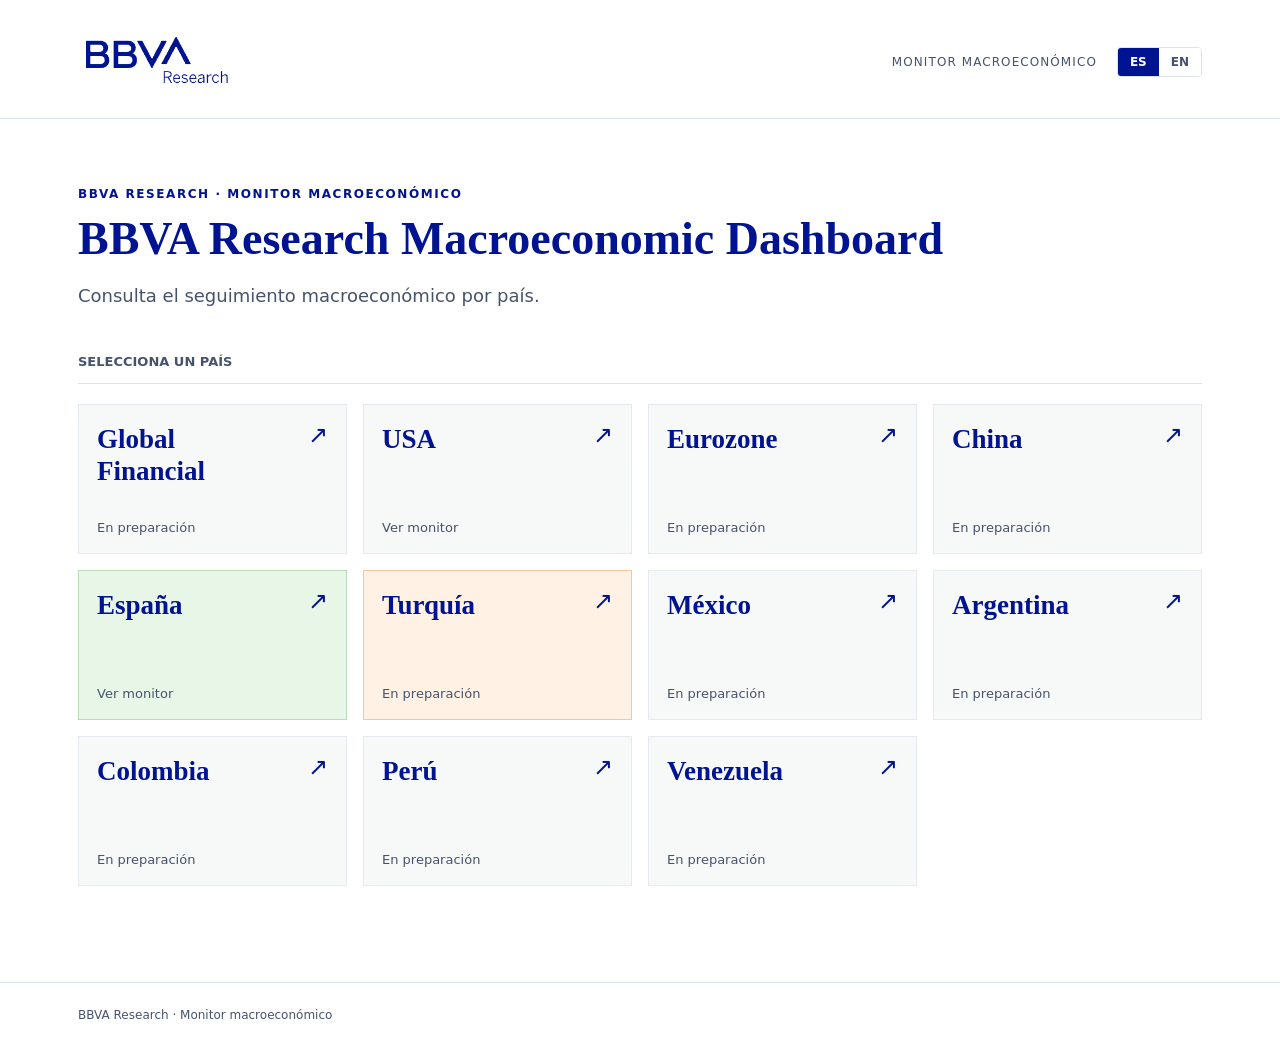
==== index.html @ a74f6b25 "Add files via upload" ====
<!doctype html>
<html lang="es"><head><meta charset="utf-8"><meta name="viewport" content="width=device-width,initial-scale=1"><title>BBVA Research Macroeconomic Dashboard</title>
<script>if(location.hash && !location.hash.startsWith('#pais-')) location.replace('espana.html'+location.hash);</script>
<style>
:root{--blue:#001391;--midnight:#060e46;--text:#000519;--muted:#46536d;--line:#dce3eb;--sand:#f7f8f8;--light:#85c8ff}*{box-sizing:border-box}body{margin:0;color:var(--text);font-family:'IBM Plex Sans',system-ui,-apple-system,sans-serif;background:#fff}header{border-bottom:1px solid var(--line)}.wrap{max-width:1180px;margin:auto;padding:0 28px}.top{padding-top:30px;padding-bottom:24px;display:flex;justify-content:space-between;gap:16px;align-items:center}.brand{display:block;line-height:0}.brand img{display:block;width:155px;height:auto;max-width:100%}.section{font-size:12px;letter-spacing:.09em;text-transform:uppercase;color:var(--muted)}main{padding:68px 0 88px}.eyebrow{font-size:12px;letter-spacing:.13em;text-transform:uppercase;color:var(--blue);font-weight:700;margin:0 0 12px}h1{font-family:Georgia,serif;font-size:clamp(22px,3.8vw,46px);line-height:1.12;color:var(--blue);font-weight:600;white-space:nowrap;margin:0;overflow-x:auto}p.lead{font-size:18px;color:var(--muted);margin:20px 0 48px;max-width:670px}.label{font-size:13px;font-weight:600;color:var(--muted);padding-bottom:14px;border-bottom:1px solid var(--line);margin:0 0 20px}.grid{display:flex;flex-direction:column;gap:16px;padding-bottom:8px}.tile-row{display:grid;grid-template-columns:repeat(4,minmax(0,1fr));gap:16px}.tile-row.three{grid-template-columns:repeat(4,minmax(0,1fr))}.card{display:flex;flex-direction:column;justify-content:space-between;text-decoration:none;background:var(--sand);color:var(--midnight);border:1px solid #e5eaf0;min-height:150px;padding:18px;transition:border-color .15s,background .15s}.card.featured{background:#fff1e3;border-color:#f4c69a}.card.featured:hover,.card.featured:focus-visible{background:#ffe4c8;border-color:#d8732a}.card.featured.featured-spain{background:#e8f6e8;border-color:#b8dcb9}.card.featured.featured-spain:hover,.card.featured.featured-spain:focus-visible{background:#d8efda;border-color:#48965b}.card:hover,.card:focus-visible{border-color:var(--blue);background:#eef5ff;outline:2px solid transparent}.card-top{display:flex;justify-content:space-between;align-items:start;gap:20px}.country{font-family:Georgia,serif;font-weight:600;font-size:clamp(21px,2.2vw,27px);overflow-wrap:anywhere;line-height:1.2;color:var(--blue)}.arrow{font-size:24px;line-height:1;color:var(--blue)}.status{font-size:13px;color:var(--muted)}footer{border-top:1px solid var(--line);color:var(--muted);font-size:12px;padding:25px 0}@media(max-width:760px){main{padding-top:44px}.tile-row,.tile-row.three{grid-template-columns:repeat(2,minmax(0,1fr))}.top{align-items:flex-start}.section{text-align:right}}@media(max-width:460px){.card{min-height:120px}.wrap{padding-left:20px;padding-right:20px}}
 .language{display:flex;align-items:center;gap:0;border:1px solid var(--line);border-radius:4px;overflow:hidden}.language button{font:600 12px system-ui;padding:7px 12px;border:0;background:#fff;color:var(--muted);cursor:pointer}.language button[aria-pressed="true"]{background:var(--blue);color:white}.head-right{display:flex;align-items:center;gap:20px}</style></head><body>
<header><div class="wrap top"><a class="brand" href="index.html" aria-label="BBVA Research"><img src="[data-uri]" alt="BBVA Research"></a><div class="head-right"><div class="section">Monitor macroeconómico</div><div class="language" role="group" aria-label="Idioma / Language"><button type="button" data-lang="es" aria-pressed="true">ES</button><button type="button" data-lang="en" aria-pressed="false">EN</button></div></div></div></header>
<main><div class="wrap"><p class="eyebrow">BBVA Research · Monitor macroeconómico</p><h1>BBVA Research Macroeconomic Dashboard</h1><p class="lead">Consulta el seguimiento macroeconómico por país.</p><p class="label">SELECCIONA UN PAÍS</p>
<nav class="grid" aria-label="Seleccionar país">
<div class="tile-row">
<a class="card" href="pais.html?pais=global"><div class="card-top"><span class="country">Global Financial</span><span class="arrow" aria-hidden="true">↗</span></div><span class="status">En preparación</span></a>
<a class="card" href="usa.html"><div class="card-top"><span class="country">USA</span><span class="arrow" aria-hidden="true">↗</span></div><span class="status">Ver monitor</span></a>
<a class="card" href="pais.html?pais=eurozona"><div class="card-top"><span class="country">Eurozone</span><span class="arrow" aria-hidden="true">↗</span></div><span class="status">En preparación</span></a>
<a class="card" href="pais.html?pais=china"><div class="card-top"><span class="country">China</span><span class="arrow" aria-hidden="true">↗</span></div><span class="status">En preparación</span></a>
</div>
<div class="tile-row">
<a class="card featured featured-spain" href="espana.html"><div class="card-top"><span class="country">España</span><span class="arrow" aria-hidden="true">↗</span></div><span class="status">Ver monitor</span></a>
<a class="card featured" href="pais.html?pais=turquia"><div class="card-top"><span class="country">Turquía</span><span class="arrow" aria-hidden="true">↗</span></div><span class="status">En preparación</span></a>
<a class="card" href="pais.html?pais=mexico"><div class="card-top"><span class="country">México</span><span class="arrow" aria-hidden="true">↗</span></div><span class="status">En preparación</span></a>
<a class="card" href="pais.html?pais=argentina"><div class="card-top"><span class="country">Argentina</span><span class="arrow" aria-hidden="true">↗</span></div><span class="status">En preparación</span></a>
</div>
<div class="tile-row three">
<a class="card" href="pais.html?pais=colombia"><div class="card-top"><span class="country">Colombia</span><span class="arrow" aria-hidden="true">↗</span></div><span class="status">En preparación</span></a>
<a class="card" href="pais.html?pais=peru"><div class="card-top"><span class="country">Perú</span><span class="arrow" aria-hidden="true">↗</span></div><span class="status">En preparación</span></a>
<a class="card" href="pais.html?pais=venezuela"><div class="card-top"><span class="country">Venezuela</span><span class="arrow" aria-hidden="true">↗</span></div><span class="status">En preparación</span></a>
</div>
</nav></div></main><footer><div class="wrap">BBVA Research · Monitor macroeconómico</div></footer><script>
(function(){
 const translations={es:{section:'Monitor macroeconómico',eyebrow:'BBVA Research · Monitor macroeconómico',lead:'Consulta el seguimiento macroeconómico por país.',label:'SELECCIONA UN PAÍS',nav:'Seleccionar país',countries:['Global Financial','USA','Eurozone','China','España','Turquía','México','Argentina','Colombia','Perú','Venezuela'],open:'Ver monitor',pending:'En preparación',footer:'BBVA Research · Monitor macroeconómico'},en:{section:'Macroeconomic dashboard',eyebrow:'BBVA Research · Macroeconomic dashboard',lead:'Explore macroeconomic developments by country.',label:'SELECT A COUNTRY',nav:'Select a country',countries:['Global Financial','USA','Eurozone','China','Spain','Türkiye','Mexico','Argentina','Colombia','Peru','Venezuela'],open:'View dashboard',pending:'Coming soon',footer:'BBVA Research · Macroeconomic dashboard'}};
 let lang='es';try{lang=localStorage.getItem('mme-lang')==='en'?'en':'es'}catch(e){}
 function setLanguage(code){lang=code;const t=translations[code];document.documentElement.lang=code;document.querySelector('.section').textContent=t.section;document.querySelector('.eyebrow').textContent=t.eyebrow;document.querySelector('.lead').textContent=t.lead;document.querySelector('.label').textContent=t.label;document.querySelector('.grid').setAttribute('aria-label',t.nav);document.querySelectorAll('.card').forEach((card,i)=>{card.querySelector('.country').textContent=t.countries[i];card.querySelector('.status').textContent=(i===1||i===4)?t.open:t.pending;const url=new URL(card.getAttribute('href'),location.href);url.searchParams.set('lang',code);card.setAttribute('href',url.pathname.split('/').pop()+url.search)});document.querySelector('footer .wrap').textContent=t.footer;document.querySelectorAll('[data-lang]').forEach(b=>b.setAttribute('aria-pressed',String(b.dataset.lang===code)));try{localStorage.setItem('mme-lang',code)}catch(e){}}
 document.querySelectorAll('[data-lang]').forEach(b=>b.addEventListener('click',()=>setLanguage(b.dataset.lang)));setLanguage(lang);
})();</script></body></html>
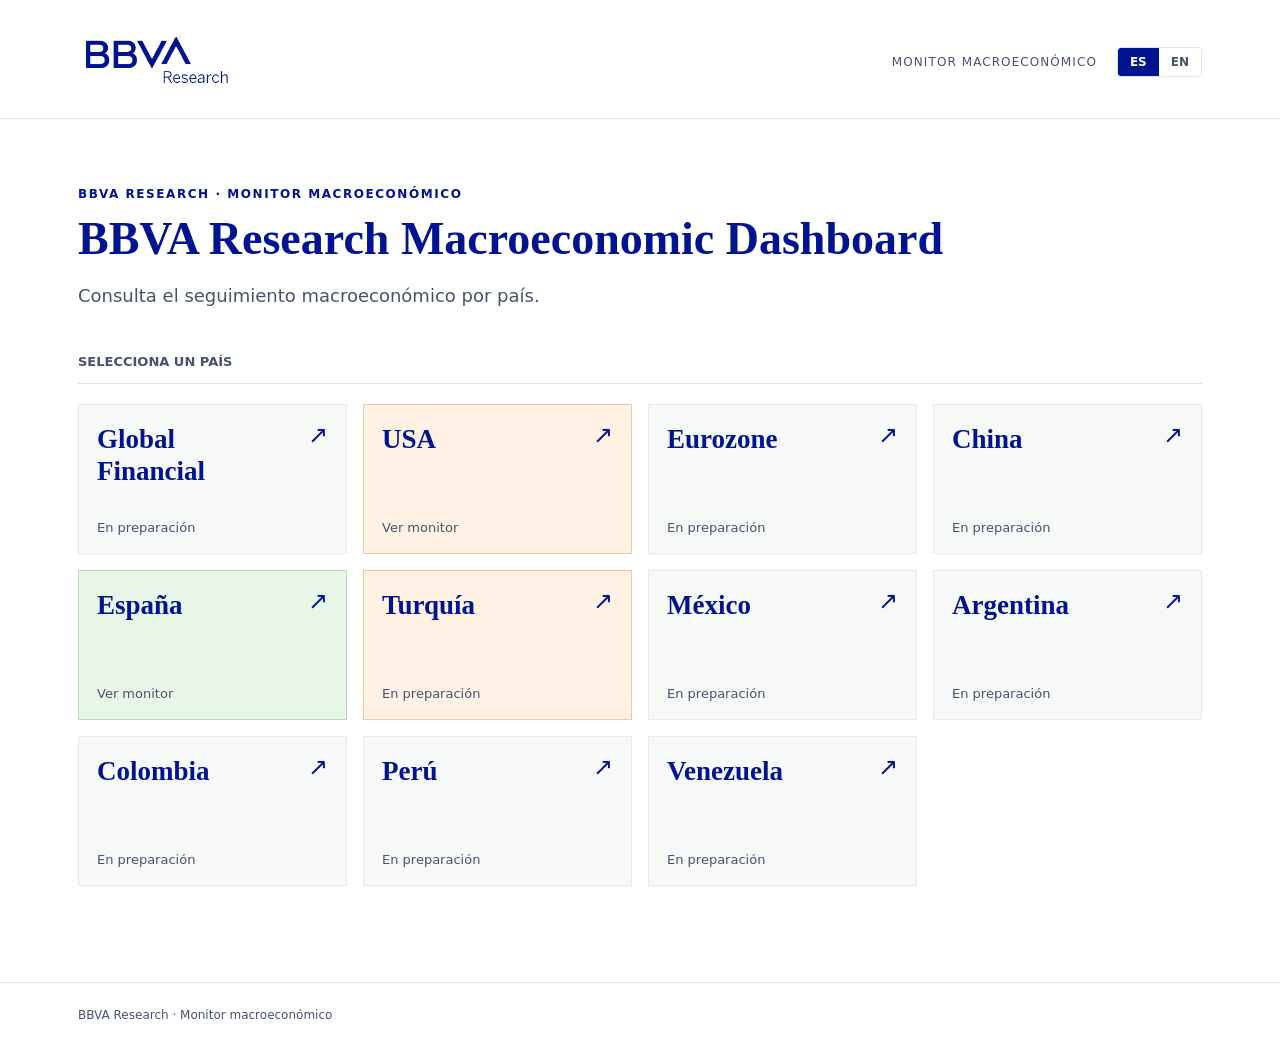
==== commit 691edac2: "Add files via upload" ====
--- a/index.html
+++ b/index.html
@@ -9,7 +9,7 @@
 <nav class="grid" aria-label="Seleccionar país">
 <div class="tile-row">
 <a class="card" href="pais.html?pais=global"><div class="card-top"><span class="country">Global Financial</span><span class="arrow" aria-hidden="true">↗</span></div><span class="status">En preparación</span></a>
-<a class="card" href="usa.html"><div class="card-top"><span class="country">USA</span><span class="arrow" aria-hidden="true">↗</span></div><span class="status">Ver monitor</span></a>
+<a class="card featured" href="usa.html"><div class="card-top"><span class="country">USA</span><span class="arrow" aria-hidden="true">↗</span></div><span class="status">Ver monitor</span></a>
 <a class="card" href="pais.html?pais=eurozona"><div class="card-top"><span class="country">Eurozone</span><span class="arrow" aria-hidden="true">↗</span></div><span class="status">En preparación</span></a>
 <a class="card" href="pais.html?pais=china"><div class="card-top"><span class="country">China</span><span class="arrow" aria-hidden="true">↗</span></div><span class="status">En preparación</span></a>
 </div>
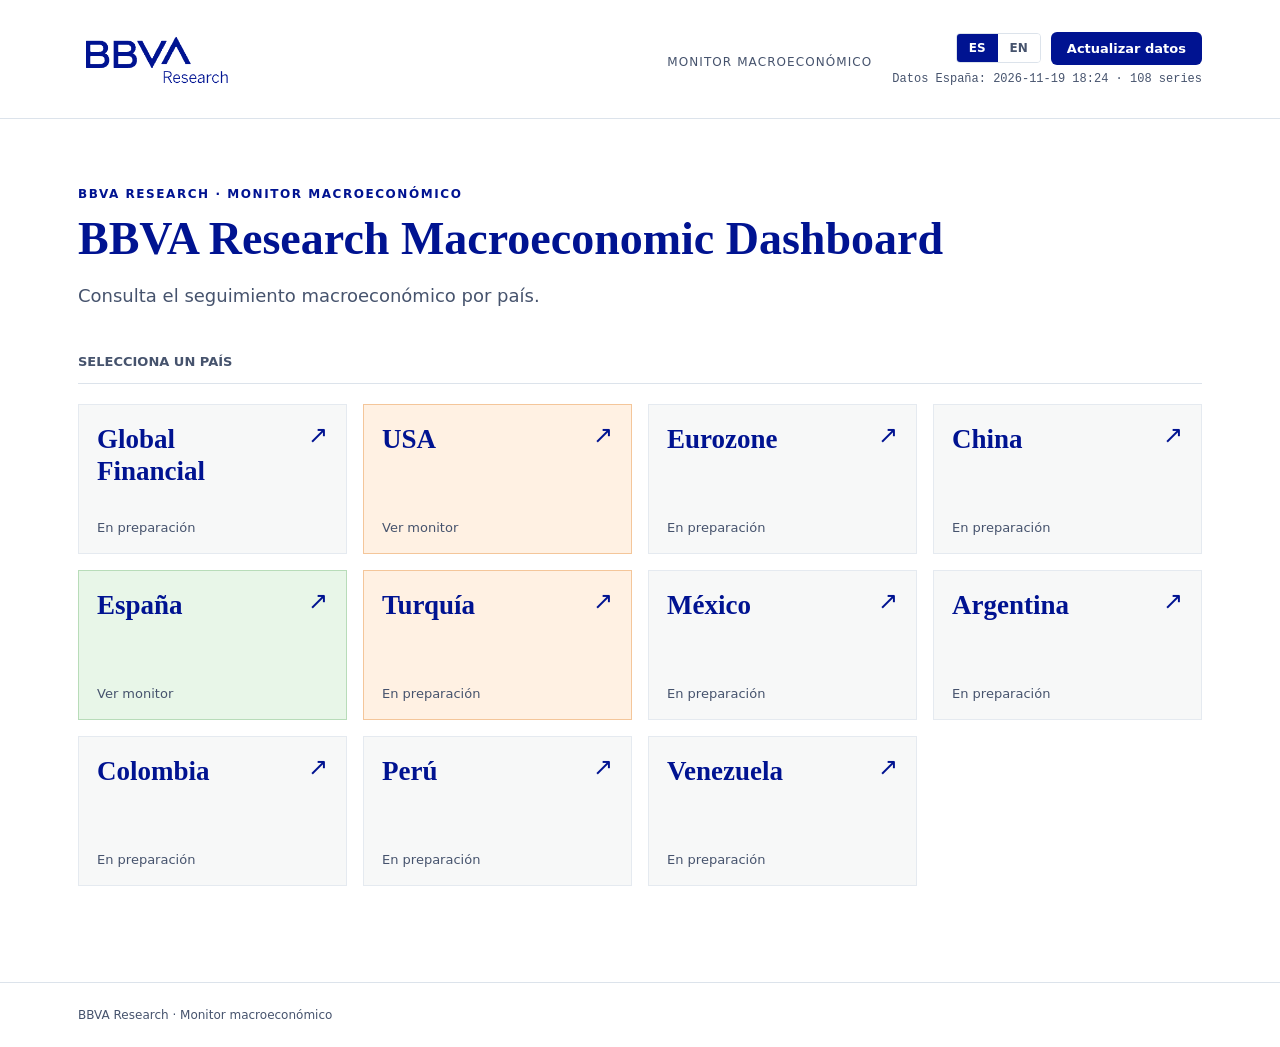
==== commit ff5374e4: "Add files via upload" ====
--- a/index.html
+++ b/index.html
@@ -3,8 +3,8 @@
 <script>if(location.hash && !location.hash.startsWith('#pais-')) location.replace('espana.html'+location.hash);</script>
 <style>
 :root{--blue:#001391;--midnight:#060e46;--text:#000519;--muted:#46536d;--line:#dce3eb;--sand:#f7f8f8;--light:#85c8ff}*{box-sizing:border-box}body{margin:0;color:var(--text);font-family:'IBM Plex Sans',system-ui,-apple-system,sans-serif;background:#fff}header{border-bottom:1px solid var(--line)}.wrap{max-width:1180px;margin:auto;padding:0 28px}.top{padding-top:30px;padding-bottom:24px;display:flex;justify-content:space-between;gap:16px;align-items:center}.brand{display:block;line-height:0}.brand img{display:block;width:155px;height:auto;max-width:100%}.section{font-size:12px;letter-spacing:.09em;text-transform:uppercase;color:var(--muted)}main{padding:68px 0 88px}.eyebrow{font-size:12px;letter-spacing:.13em;text-transform:uppercase;color:var(--blue);font-weight:700;margin:0 0 12px}h1{font-family:Georgia,serif;font-size:clamp(22px,3.8vw,46px);line-height:1.12;color:var(--blue);font-weight:600;white-space:nowrap;margin:0;overflow-x:auto}p.lead{font-size:18px;color:var(--muted);margin:20px 0 48px;max-width:670px}.label{font-size:13px;font-weight:600;color:var(--muted);padding-bottom:14px;border-bottom:1px solid var(--line);margin:0 0 20px}.grid{display:flex;flex-direction:column;gap:16px;padding-bottom:8px}.tile-row{display:grid;grid-template-columns:repeat(4,minmax(0,1fr));gap:16px}.tile-row.three{grid-template-columns:repeat(4,minmax(0,1fr))}.card{display:flex;flex-direction:column;justify-content:space-between;text-decoration:none;background:var(--sand);color:var(--midnight);border:1px solid #e5eaf0;min-height:150px;padding:18px;transition:border-color .15s,background .15s}.card.featured{background:#fff1e3;border-color:#f4c69a}.card.featured:hover,.card.featured:focus-visible{background:#ffe4c8;border-color:#d8732a}.card.featured.featured-spain{background:#e8f6e8;border-color:#b8dcb9}.card.featured.featured-spain:hover,.card.featured.featured-spain:focus-visible{background:#d8efda;border-color:#48965b}.card:hover,.card:focus-visible{border-color:var(--blue);background:#eef5ff;outline:2px solid transparent}.card-top{display:flex;justify-content:space-between;align-items:start;gap:20px}.country{font-family:Georgia,serif;font-weight:600;font-size:clamp(21px,2.2vw,27px);overflow-wrap:anywhere;line-height:1.2;color:var(--blue)}.arrow{font-size:24px;line-height:1;color:var(--blue)}.status{font-size:13px;color:var(--muted)}footer{border-top:1px solid var(--line);color:var(--muted);font-size:12px;padding:25px 0}@media(max-width:760px){main{padding-top:44px}.tile-row,.tile-row.three{grid-template-columns:repeat(2,minmax(0,1fr))}.top{align-items:flex-start}.section{text-align:right}}@media(max-width:460px){.card{min-height:120px}.wrap{padding-left:20px;padding-right:20px}}
- .language{display:flex;align-items:center;gap:0;border:1px solid var(--line);border-radius:4px;overflow:hidden}.language button{font:600 12px system-ui;padding:7px 12px;border:0;background:#fff;color:var(--muted);cursor:pointer}.language button[aria-pressed="true"]{background:var(--blue);color:white}.head-right{display:flex;align-items:center;gap:20px}</style></head><body>
-<header><div class="wrap top"><a class="brand" href="index.html" aria-label="BBVA Research"><img src="[data-uri]" alt="BBVA Research"></a><div class="head-right"><div class="section">Monitor macroeconómico</div><div class="language" role="group" aria-label="Idioma / Language"><button type="button" data-lang="es" aria-pressed="true">ES</button><button type="button" data-lang="en" aria-pressed="false">EN</button></div></div></div></header>
+ .language{display:flex;align-items:center;gap:0;border:1px solid var(--line);border-radius:4px;overflow:hidden}.language button{font:600 12px system-ui;padding:7px 12px;border:0;background:#fff;color:var(--muted);cursor:pointer}.language button[aria-pressed="true"]{background:var(--blue);color:white}.head-right{display:flex;align-items:center;gap:20px}.refresh-area{text-align:right}.refresh-controls{display:flex;justify-content:flex-end;align-items:center;gap:10px}.refresh-button{background:#001391;color:white;border:0;border-radius:6px;padding:9px 16px;font:600 13px system-ui;cursor:pointer}.refresh-button:disabled{opacity:.65;cursor:wait}.refresh-stamp,.refresh-message{font:12px system-ui;color:#46536d;margin-top:7px}.refresh-stamp{font-family:ui-monospace,monospace}@media(max-width:600px){.head-right{flex-direction:column;align-items:flex-end;gap:8px}.section{font-size:10px}.refresh-controls{gap:5px}.refresh-button{padding:8px;font-size:12px}.refresh-stamp,.refresh-message{font-size:10px}}</style></head><body>
+<header><div class="wrap top"><a class="brand" href="index.html" aria-label="BBVA Research"><img src="[data-uri]" alt="BBVA Research"></a><div class="head-right"><div class="section">Monitor macroeconómico</div><div class="refresh-area"><div class="refresh-controls"><div class="language" role="group" aria-label="Idioma / Language"><button type="button" data-lang="es" aria-pressed="true">ES</button><button type="button" data-lang="en" aria-pressed="false">EN</button></div><button type="button" class="refresh-button" id="home-refresh">Actualizar datos</button></div><div class="refresh-stamp" id="home-stamp"></div><div class="refresh-message" id="home-message" role="status" aria-live="polite"></div></div></div></div></header>
 <main><div class="wrap"><p class="eyebrow">BBVA Research · Monitor macroeconómico</p><h1>BBVA Research Macroeconomic Dashboard</h1><p class="lead">Consulta el seguimiento macroeconómico por país.</p><p class="label">SELECCIONA UN PAÍS</p>
 <nav class="grid" aria-label="Seleccionar país">
 <div class="tile-row">
@@ -28,6 +28,11 @@
 (function(){
  const translations={es:{section:'Monitor macroeconómico',eyebrow:'BBVA Research · Monitor macroeconómico',lead:'Consulta el seguimiento macroeconómico por país.',label:'SELECCIONA UN PAÍS',nav:'Seleccionar país',countries:['Global Financial','USA','Eurozone','China','España','Turquía','México','Argentina','Colombia','Perú','Venezuela'],open:'Ver monitor',pending:'En preparación',footer:'BBVA Research · Monitor macroeconómico'},en:{section:'Macroeconomic dashboard',eyebrow:'BBVA Research · Macroeconomic dashboard',lead:'Explore macroeconomic developments by country.',label:'SELECT A COUNTRY',nav:'Select a country',countries:['Global Financial','USA','Eurozone','China','Spain','Türkiye','Mexico','Argentina','Colombia','Peru','Venezuela'],open:'View dashboard',pending:'Coming soon',footer:'BBVA Research · Macroeconomic dashboard'}};
  let lang='es';try{lang=localStorage.getItem('mme-lang')==='en'?'en':'es'}catch(e){}
- function setLanguage(code){lang=code;const t=translations[code];document.documentElement.lang=code;document.querySelector('.section').textContent=t.section;document.querySelector('.eyebrow').textContent=t.eyebrow;document.querySelector('.lead').textContent=t.lead;document.querySelector('.label').textContent=t.label;document.querySelector('.grid').setAttribute('aria-label',t.nav);document.querySelectorAll('.card').forEach((card,i)=>{card.querySelector('.country').textContent=t.countries[i];card.querySelector('.status').textContent=(i===1||i===4)?t.open:t.pending;const url=new URL(card.getAttribute('href'),location.href);url.searchParams.set('lang',code);card.setAttribute('href',url.pathname.split('/').pop()+url.search)});document.querySelector('footer .wrap').textContent=t.footer;document.querySelectorAll('[data-lang]').forEach(b=>b.setAttribute('aria-pressed',String(b.dataset.lang===code)));try{localStorage.setItem('mme-lang',code)}catch(e){}}
+ function setLanguage(code){lang=code;const t=translations[code];document.documentElement.lang=code;document.querySelector('.section').textContent=t.section;document.querySelector('.eyebrow').textContent=t.eyebrow;document.querySelector('.lead').textContent=t.lead;document.querySelector('.label').textContent=t.label;document.querySelector('.grid').setAttribute('aria-label',t.nav);document.querySelectorAll('.card').forEach((card,i)=>{card.querySelector('.country').textContent=t.countries[i];card.querySelector('.status').textContent=(i===1||i===4)?t.open:t.pending;const url=new URL(card.getAttribute('href'),location.href);url.searchParams.set('lang',code);card.setAttribute('href',url.pathname.split('/').pop()+url.search)});document.querySelector('footer .wrap').textContent=t.footer;refreshLabels();document.querySelectorAll('[data-lang]').forEach(b=>b.setAttribute('aria-pressed',String(b.dataset.lang===code)));try{localStorage.setItem('mme-lang',code)}catch(e){}}
+ const homeMeta={"refreshed": "2026-11-19 18:24", "n_series": 108}; let homeState='', homeTime='';
+ function refreshLabels(){let en=lang==='en';document.getElementById('home-refresh').textContent=en?'Refresh data':'Actualizar datos';document.getElementById('home-stamp').textContent=(en?'Spain data: ':'Datos España: ')+homeMeta.refreshed+' · '+homeMeta.n_series+' '+(en?'series':'series');const msgs={checking:en?'Checking data…':'Comprobando datos…',new:en?'New data available':'Datos nuevos disponibles',same:en?'No new data':'Sin datos nuevos',failed:en?'Could not read Spain data':'No se pudieron consultar los datos de España'};document.getElementById('home-message').textContent=homeState?(msgs[homeState]+(homeTime?' · '+(en?'checked at ':'comprobado a las ')+homeTime:'')):''}
+ async function refreshHome(manual){const button=document.getElementById('home-refresh');let before=homeMeta.refreshed;if(manual){homeState='checking';homeTime='';button.disabled=true;refreshLabels()}try{let r=await fetch('data.json',{cache:'no-store'});if(!r.ok)throw Error('HTTP '+r.status);let d=await r.json();if(!d.meta||typeof d.meta.refreshed!=='string'||!d.series||typeof d.meta.n_series!=='number')throw Error('invalid data');if(d.meta.refreshed>=homeMeta.refreshed){homeMeta.refreshed=d.meta.refreshed;homeMeta.n_series=d.meta.n_series}if(manual){homeState=homeMeta.refreshed!==before?'new':'same';homeTime=new Date().toLocaleTimeString(lang==='en'?'en-GB':'es-ES',{hour:'2-digit',minute:'2-digit'})}}catch(e){if(manual)homeState='failed'}finally{button.disabled=false;refreshLabels()}}
+ document.getElementById('home-refresh').addEventListener('click',()=>refreshHome(true));
  document.querySelectorAll('[data-lang]').forEach(b=>b.addEventListener('click',()=>setLanguage(b.dataset.lang)));setLanguage(lang);
+ if(location.protocol!=='file:')refreshHome(false);
 })();</script></body></html>
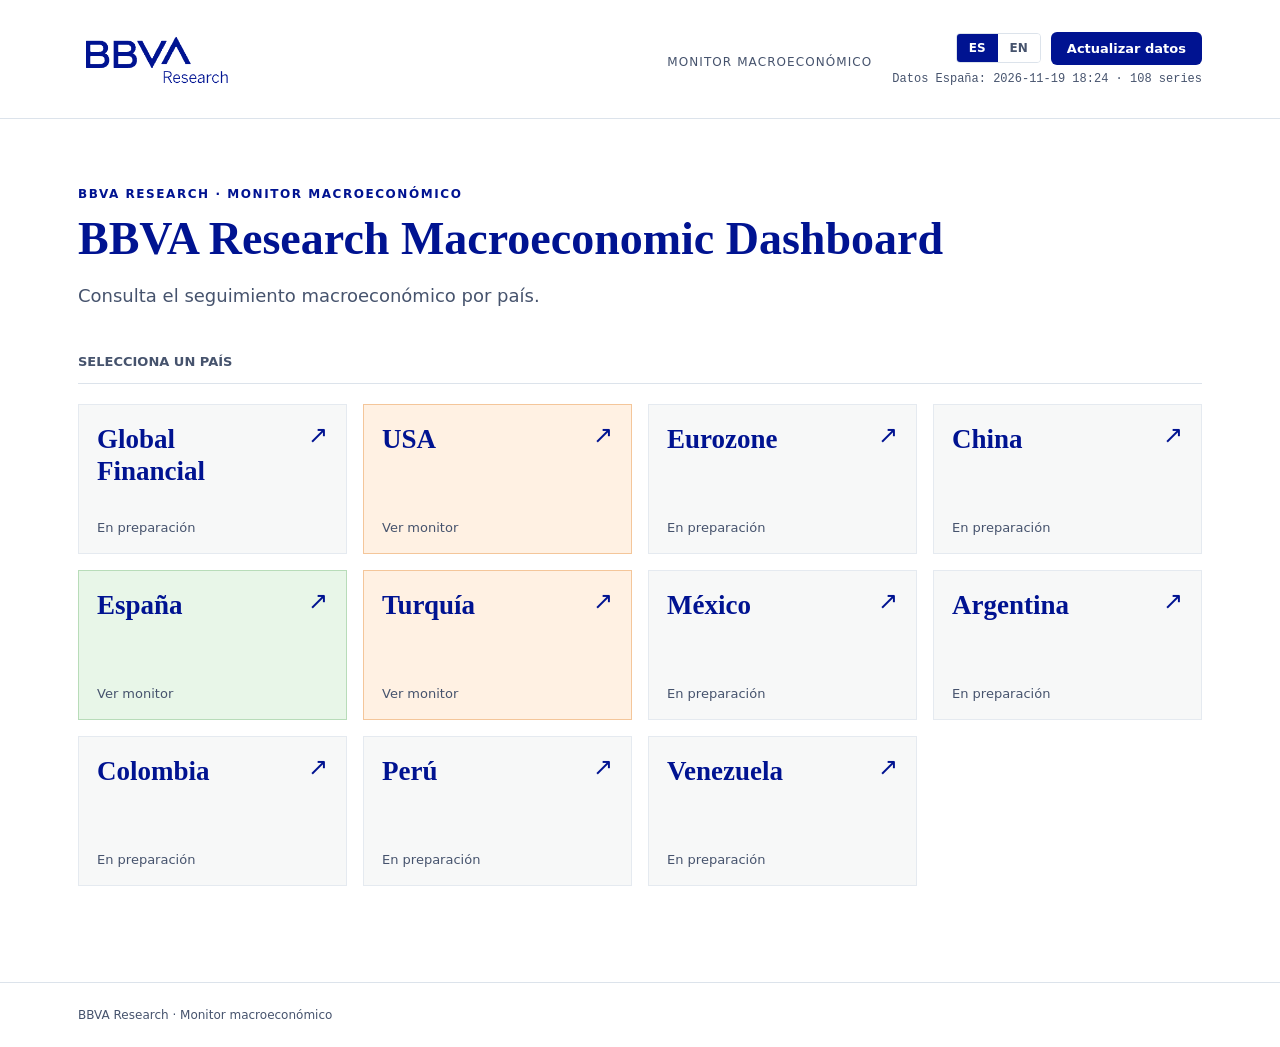
==== commit cc7cad7f: "Show Türkiye data in the dashboard Blackboard" ====
--- a/index.html
+++ b/index.html
@@ -15,7 +15,7 @@
 </div>
 <div class="tile-row">
 <a class="card featured featured-spain" href="espana.html"><div class="card-top"><span class="country">España</span><span class="arrow" aria-hidden="true">↗</span></div><span class="status">Ver monitor</span></a>
-<a class="card featured" href="pais.html?pais=turquia"><div class="card-top"><span class="country">Turquía</span><span class="arrow" aria-hidden="true">↗</span></div><span class="status">En preparación</span></a>
+<a class="card featured" href="pais.html?pais=turquia"><div class="card-top"><span class="country">Turquía</span><span class="arrow" aria-hidden="true">↗</span></div><span class="status">Ver monitor</span></a>
 <a class="card" href="pais.html?pais=mexico"><div class="card-top"><span class="country">México</span><span class="arrow" aria-hidden="true">↗</span></div><span class="status">En preparación</span></a>
 <a class="card" href="pais.html?pais=argentina"><div class="card-top"><span class="country">Argentina</span><span class="arrow" aria-hidden="true">↗</span></div><span class="status">En preparación</span></a>
 </div>
@@ -28,7 +28,7 @@
 (function(){
  const translations={es:{section:'Monitor macroeconómico',eyebrow:'BBVA Research · Monitor macroeconómico',lead:'Consulta el seguimiento macroeconómico por país.',label:'SELECCIONA UN PAÍS',nav:'Seleccionar país',countries:['Global Financial','USA','Eurozone','China','España','Turquía','México','Argentina','Colombia','Perú','Venezuela'],open:'Ver monitor',pending:'En preparación',footer:'BBVA Research · Monitor macroeconómico'},en:{section:'Macroeconomic dashboard',eyebrow:'BBVA Research · Macroeconomic dashboard',lead:'Explore macroeconomic developments by country.',label:'SELECT A COUNTRY',nav:'Select a country',countries:['Global Financial','USA','Eurozone','China','Spain','Türkiye','Mexico','Argentina','Colombia','Peru','Venezuela'],open:'View dashboard',pending:'Coming soon',footer:'BBVA Research · Macroeconomic dashboard'}};
  let lang='es';try{lang=localStorage.getItem('mme-lang')==='en'?'en':'es'}catch(e){}
- function setLanguage(code){lang=code;const t=translations[code];document.documentElement.lang=code;document.querySelector('.section').textContent=t.section;document.querySelector('.eyebrow').textContent=t.eyebrow;document.querySelector('.lead').textContent=t.lead;document.querySelector('.label').textContent=t.label;document.querySelector('.grid').setAttribute('aria-label',t.nav);document.querySelectorAll('.card').forEach((card,i)=>{card.querySelector('.country').textContent=t.countries[i];card.querySelector('.status').textContent=(i===1||i===4)?t.open:t.pending;const url=new URL(card.getAttribute('href'),location.href);url.searchParams.set('lang',code);card.setAttribute('href',url.pathname.split('/').pop()+url.search)});document.querySelector('footer .wrap').textContent=t.footer;refreshLabels();document.querySelectorAll('[data-lang]').forEach(b=>b.setAttribute('aria-pressed',String(b.dataset.lang===code)));try{localStorage.setItem('mme-lang',code)}catch(e){}}
+ function setLanguage(code){lang=code;const t=translations[code];document.documentElement.lang=code;document.querySelector('.section').textContent=t.section;document.querySelector('.eyebrow').textContent=t.eyebrow;document.querySelector('.lead').textContent=t.lead;document.querySelector('.label').textContent=t.label;document.querySelector('.grid').setAttribute('aria-label',t.nav);document.querySelectorAll('.card').forEach((card,i)=>{card.querySelector('.country').textContent=t.countries[i];card.querySelector('.status').textContent=(i===1||i===4||i===5)?t.open:t.pending;const url=new URL(card.getAttribute('href'),location.href);url.searchParams.set('lang',code);card.setAttribute('href',url.pathname.split('/').pop()+url.search)});document.querySelector('footer .wrap').textContent=t.footer;refreshLabels();document.querySelectorAll('[data-lang]').forEach(b=>b.setAttribute('aria-pressed',String(b.dataset.lang===code)));try{localStorage.setItem('mme-lang',code)}catch(e){}}
  const homeMeta={"refreshed": "2026-11-19 18:24", "n_series": 108}; let homeState='', homeTime='';
  function refreshLabels(){let en=lang==='en';document.getElementById('home-refresh').textContent=en?'Refresh data':'Actualizar datos';document.getElementById('home-stamp').textContent=(en?'Spain data: ':'Datos España: ')+homeMeta.refreshed+' · '+homeMeta.n_series+' '+(en?'series':'series');const msgs={checking:en?'Checking data…':'Comprobando datos…',new:en?'New data available':'Datos nuevos disponibles',same:en?'No new data':'Sin datos nuevos',failed:en?'Could not read Spain data':'No se pudieron consultar los datos de España'};document.getElementById('home-message').textContent=homeState?(msgs[homeState]+(homeTime?' · '+(en?'checked at ':'comprobado a las ')+homeTime:'')):''}
  async function refreshHome(manual){const button=document.getElementById('home-refresh');let before=homeMeta.refreshed;if(manual){homeState='checking';homeTime='';button.disabled=true;refreshLabels()}try{let r=await fetch('data.json',{cache:'no-store'});if(!r.ok)throw Error('HTTP '+r.status);let d=await r.json();if(!d.meta||typeof d.meta.refreshed!=='string'||!d.series||typeof d.meta.n_series!=='number')throw Error('invalid data');if(d.meta.refreshed>=homeMeta.refreshed){homeMeta.refreshed=d.meta.refreshed;homeMeta.n_series=d.meta.n_series}if(manual){homeState=homeMeta.refreshed!==before?'new':'same';homeTime=new Date().toLocaleTimeString(lang==='en'?'en-GB':'es-ES',{hour:'2-digit',minute:'2-digit'})}}catch(e){if(manual)homeState='failed'}finally{button.disabled=false;refreshLabels()}}
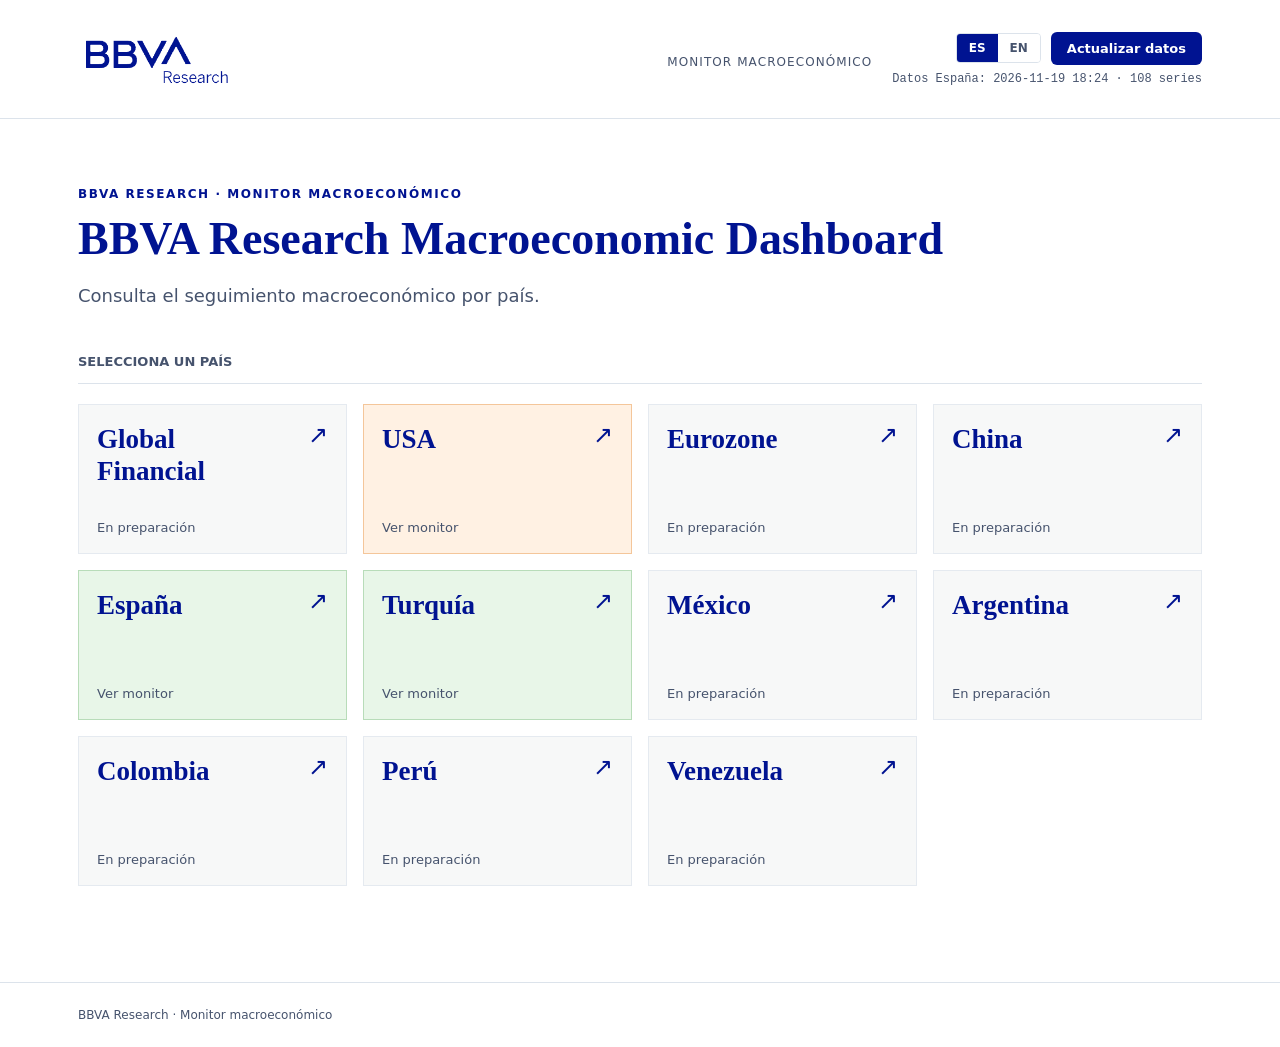
==== commit 6e841c7f: "Use the green card for Turkiye" ====
--- a/index.html
+++ b/index.html
@@ -2,7 +2,7 @@
 <html lang="es"><head><meta charset="utf-8"><meta name="viewport" content="width=device-width,initial-scale=1"><title>BBVA Research Macroeconomic Dashboard</title>
 <script>if(location.hash && !location.hash.startsWith('#pais-')) location.replace('espana.html'+location.hash);</script>
 <style>
-:root{--blue:#001391;--midnight:#060e46;--text:#000519;--muted:#46536d;--line:#dce3eb;--sand:#f7f8f8;--light:#85c8ff}*{box-sizing:border-box}body{margin:0;color:var(--text);font-family:'IBM Plex Sans',system-ui,-apple-system,sans-serif;background:#fff}header{border-bottom:1px solid var(--line)}.wrap{max-width:1180px;margin:auto;padding:0 28px}.top{padding-top:30px;padding-bottom:24px;display:flex;justify-content:space-between;gap:16px;align-items:center}.brand{display:block;line-height:0}.brand img{display:block;width:155px;height:auto;max-width:100%}.section{font-size:12px;letter-spacing:.09em;text-transform:uppercase;color:var(--muted)}main{padding:68px 0 88px}.eyebrow{font-size:12px;letter-spacing:.13em;text-transform:uppercase;color:var(--blue);font-weight:700;margin:0 0 12px}h1{font-family:Georgia,serif;font-size:clamp(22px,3.8vw,46px);line-height:1.12;color:var(--blue);font-weight:600;white-space:nowrap;margin:0;overflow-x:auto}p.lead{font-size:18px;color:var(--muted);margin:20px 0 48px;max-width:670px}.label{font-size:13px;font-weight:600;color:var(--muted);padding-bottom:14px;border-bottom:1px solid var(--line);margin:0 0 20px}.grid{display:flex;flex-direction:column;gap:16px;padding-bottom:8px}.tile-row{display:grid;grid-template-columns:repeat(4,minmax(0,1fr));gap:16px}.tile-row.three{grid-template-columns:repeat(4,minmax(0,1fr))}.card{display:flex;flex-direction:column;justify-content:space-between;text-decoration:none;background:var(--sand);color:var(--midnight);border:1px solid #e5eaf0;min-height:150px;padding:18px;transition:border-color .15s,background .15s}.card.featured{background:#fff1e3;border-color:#f4c69a}.card.featured:hover,.card.featured:focus-visible{background:#ffe4c8;border-color:#d8732a}.card.featured.featured-spain{background:#e8f6e8;border-color:#b8dcb9}.card.featured.featured-spain:hover,.card.featured.featured-spain:focus-visible{background:#d8efda;border-color:#48965b}.card:hover,.card:focus-visible{border-color:var(--blue);background:#eef5ff;outline:2px solid transparent}.card-top{display:flex;justify-content:space-between;align-items:start;gap:20px}.country{font-family:Georgia,serif;font-weight:600;font-size:clamp(21px,2.2vw,27px);overflow-wrap:anywhere;line-height:1.2;color:var(--blue)}.arrow{font-size:24px;line-height:1;color:var(--blue)}.status{font-size:13px;color:var(--muted)}footer{border-top:1px solid var(--line);color:var(--muted);font-size:12px;padding:25px 0}@media(max-width:760px){main{padding-top:44px}.tile-row,.tile-row.three{grid-template-columns:repeat(2,minmax(0,1fr))}.top{align-items:flex-start}.section{text-align:right}}@media(max-width:460px){.card{min-height:120px}.wrap{padding-left:20px;padding-right:20px}}
+:root{--blue:#001391;--midnight:#060e46;--text:#000519;--muted:#46536d;--line:#dce3eb;--sand:#f7f8f8;--light:#85c8ff}*{box-sizing:border-box}body{margin:0;color:var(--text);font-family:'IBM Plex Sans',system-ui,-apple-system,sans-serif;background:#fff}header{border-bottom:1px solid var(--line)}.wrap{max-width:1180px;margin:auto;padding:0 28px}.top{padding-top:30px;padding-bottom:24px;display:flex;justify-content:space-between;gap:16px;align-items:center}.brand{display:block;line-height:0}.brand img{display:block;width:155px;height:auto;max-width:100%}.section{font-size:12px;letter-spacing:.09em;text-transform:uppercase;color:var(--muted)}main{padding:68px 0 88px}.eyebrow{font-size:12px;letter-spacing:.13em;text-transform:uppercase;color:var(--blue);font-weight:700;margin:0 0 12px}h1{font-family:Georgia,serif;font-size:clamp(22px,3.8vw,46px);line-height:1.12;color:var(--blue);font-weight:600;white-space:nowrap;margin:0;overflow-x:auto}p.lead{font-size:18px;color:var(--muted);margin:20px 0 48px;max-width:670px}.label{font-size:13px;font-weight:600;color:var(--muted);padding-bottom:14px;border-bottom:1px solid var(--line);margin:0 0 20px}.grid{display:flex;flex-direction:column;gap:16px;padding-bottom:8px}.tile-row{display:grid;grid-template-columns:repeat(4,minmax(0,1fr));gap:16px}.tile-row.three{grid-template-columns:repeat(4,minmax(0,1fr))}.card{display:flex;flex-direction:column;justify-content:space-between;text-decoration:none;background:var(--sand);color:var(--midnight);border:1px solid #e5eaf0;min-height:150px;padding:18px;transition:border-color .15s,background .15s}.card.featured{background:#fff1e3;border-color:#f4c69a}.card.featured:hover,.card.featured:focus-visible{background:#ffe4c8;border-color:#d8732a}.card.featured.featured-green{background:#e8f6e8;border-color:#b8dcb9}.card.featured.featured-green:hover,.card.featured.featured-green:focus-visible{background:#d8efda;border-color:#48965b}.card:hover,.card:focus-visible{border-color:var(--blue);background:#eef5ff;outline:2px solid transparent}.card-top{display:flex;justify-content:space-between;align-items:start;gap:20px}.country{font-family:Georgia,serif;font-weight:600;font-size:clamp(21px,2.2vw,27px);overflow-wrap:anywhere;line-height:1.2;color:var(--blue)}.arrow{font-size:24px;line-height:1;color:var(--blue)}.status{font-size:13px;color:var(--muted)}footer{border-top:1px solid var(--line);color:var(--muted);font-size:12px;padding:25px 0}@media(max-width:760px){main{padding-top:44px}.tile-row,.tile-row.three{grid-template-columns:repeat(2,minmax(0,1fr))}.top{align-items:flex-start}.section{text-align:right}}@media(max-width:460px){.card{min-height:120px}.wrap{padding-left:20px;padding-right:20px}}
  .language{display:flex;align-items:center;gap:0;border:1px solid var(--line);border-radius:4px;overflow:hidden}.language button{font:600 12px system-ui;padding:7px 12px;border:0;background:#fff;color:var(--muted);cursor:pointer}.language button[aria-pressed="true"]{background:var(--blue);color:white}.head-right{display:flex;align-items:center;gap:20px}.refresh-area{text-align:right}.refresh-controls{display:flex;justify-content:flex-end;align-items:center;gap:10px}.refresh-button{background:#001391;color:white;border:0;border-radius:6px;padding:9px 16px;font:600 13px system-ui;cursor:pointer}.refresh-button:disabled{opacity:.65;cursor:wait}.refresh-stamp,.refresh-message{font:12px system-ui;color:#46536d;margin-top:7px}.refresh-stamp{font-family:ui-monospace,monospace}@media(max-width:600px){.head-right{flex-direction:column;align-items:flex-end;gap:8px}.section{font-size:10px}.refresh-controls{gap:5px}.refresh-button{padding:8px;font-size:12px}.refresh-stamp,.refresh-message{font-size:10px}}</style></head><body>
 <header><div class="wrap top"><a class="brand" href="index.html" aria-label="BBVA Research"><img src="[data-uri]" alt="BBVA Research"></a><div class="head-right"><div class="section">Monitor macroeconómico</div><div class="refresh-area"><div class="refresh-controls"><div class="language" role="group" aria-label="Idioma / Language"><button type="button" data-lang="es" aria-pressed="true">ES</button><button type="button" data-lang="en" aria-pressed="false">EN</button></div><button type="button" class="refresh-button" id="home-refresh">Actualizar datos</button></div><div class="refresh-stamp" id="home-stamp"></div><div class="refresh-message" id="home-message" role="status" aria-live="polite"></div></div></div></div></header>
 <main><div class="wrap"><p class="eyebrow">BBVA Research · Monitor macroeconómico</p><h1>BBVA Research Macroeconomic Dashboard</h1><p class="lead">Consulta el seguimiento macroeconómico por país.</p><p class="label">SELECCIONA UN PAÍS</p>
@@ -14,8 +14,8 @@
 <a class="card" href="pais.html?pais=china"><div class="card-top"><span class="country">China</span><span class="arrow" aria-hidden="true">↗</span></div><span class="status">En preparación</span></a>
 </div>
 <div class="tile-row">
-<a class="card featured featured-spain" href="espana.html"><div class="card-top"><span class="country">España</span><span class="arrow" aria-hidden="true">↗</span></div><span class="status">Ver monitor</span></a>
-<a class="card featured" href="pais.html?pais=turquia"><div class="card-top"><span class="country">Turquía</span><span class="arrow" aria-hidden="true">↗</span></div><span class="status">Ver monitor</span></a>
+<a class="card featured featured-green" href="espana.html"><div class="card-top"><span class="country">España</span><span class="arrow" aria-hidden="true">↗</span></div><span class="status">Ver monitor</span></a>
+<a class="card featured featured-green" href="pais.html?pais=turquia"><div class="card-top"><span class="country">Turquía</span><span class="arrow" aria-hidden="true">↗</span></div><span class="status">Ver monitor</span></a>
 <a class="card" href="pais.html?pais=mexico"><div class="card-top"><span class="country">México</span><span class="arrow" aria-hidden="true">↗</span></div><span class="status">En preparación</span></a>
 <a class="card" href="pais.html?pais=argentina"><div class="card-top"><span class="country">Argentina</span><span class="arrow" aria-hidden="true">↗</span></div><span class="status">En preparación</span></a>
 </div>
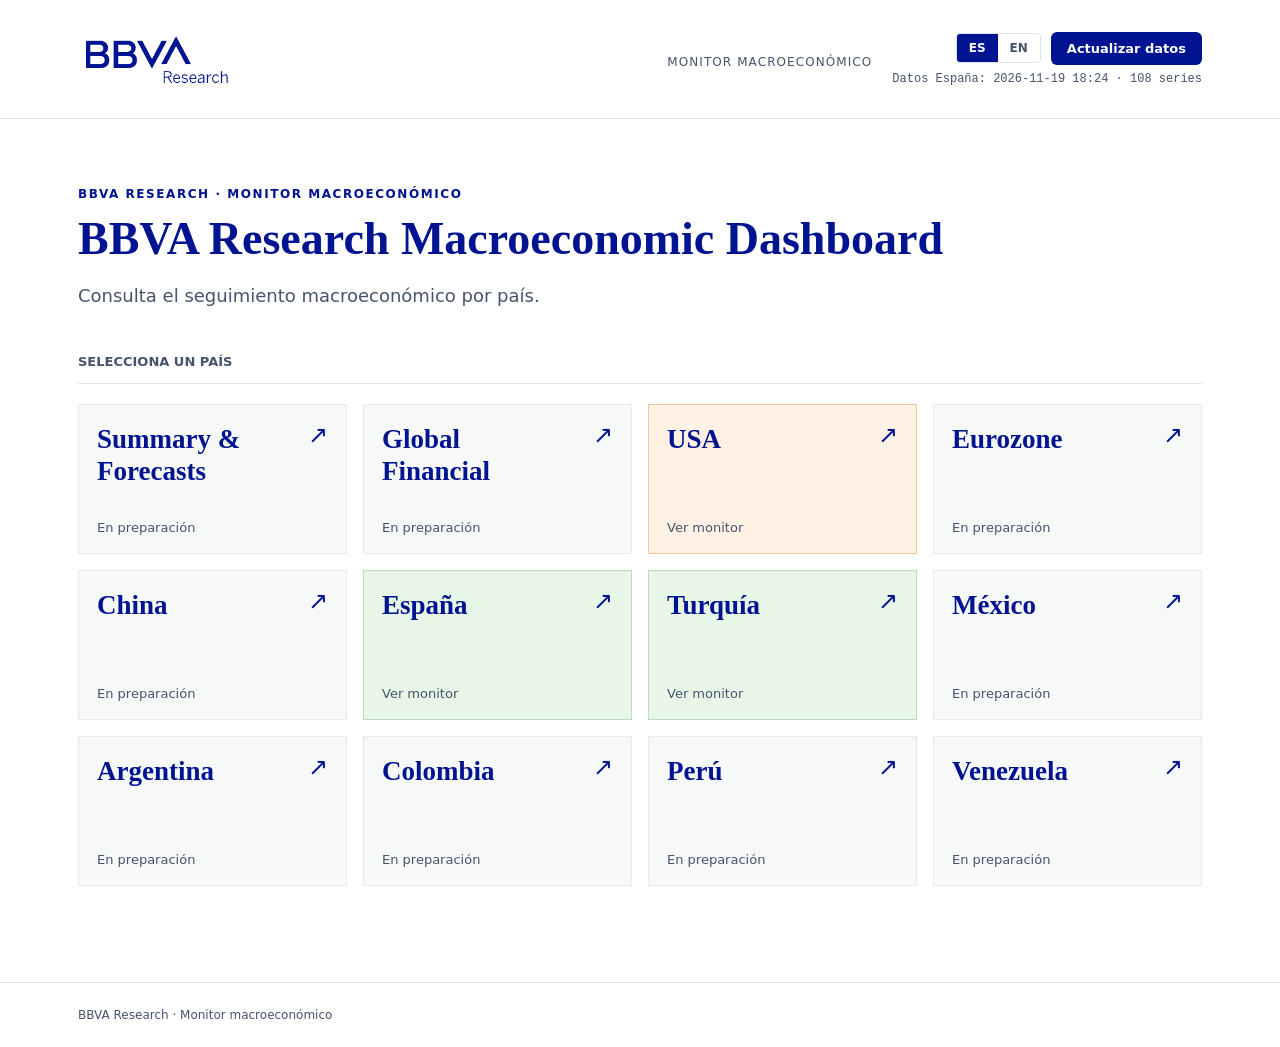
==== commit 781ccc54: "Add files via upload" ====
--- a/index.html
+++ b/index.html
@@ -1,6 +1,6 @@
 <!doctype html>
 <html lang="es"><head><meta charset="utf-8"><meta name="viewport" content="width=device-width,initial-scale=1"><title>BBVA Research Macroeconomic Dashboard</title>
-<script>if(location.hash && !location.hash.startsWith('#pais-')) location.replace('espana.html'+location.hash);</script>
+<script>if(location.hash && !location.hash.startsWith('#pais-')) location.replace('espana.html'+location.search+location.hash);</script>
 <style>
 :root{--blue:#001391;--midnight:#060e46;--text:#000519;--muted:#46536d;--line:#dce3eb;--sand:#f7f8f8;--light:#85c8ff}*{box-sizing:border-box}body{margin:0;color:var(--text);font-family:'IBM Plex Sans',system-ui,-apple-system,sans-serif;background:#fff}header{border-bottom:1px solid var(--line)}.wrap{max-width:1180px;margin:auto;padding:0 28px}.top{padding-top:30px;padding-bottom:24px;display:flex;justify-content:space-between;gap:16px;align-items:center}.brand{display:block;line-height:0}.brand img{display:block;width:155px;height:auto;max-width:100%}.section{font-size:12px;letter-spacing:.09em;text-transform:uppercase;color:var(--muted)}main{padding:68px 0 88px}.eyebrow{font-size:12px;letter-spacing:.13em;text-transform:uppercase;color:var(--blue);font-weight:700;margin:0 0 12px}h1{font-family:Georgia,serif;font-size:clamp(22px,3.8vw,46px);line-height:1.12;color:var(--blue);font-weight:600;white-space:nowrap;margin:0;overflow-x:auto}p.lead{font-size:18px;color:var(--muted);margin:20px 0 48px;max-width:670px}.label{font-size:13px;font-weight:600;color:var(--muted);padding-bottom:14px;border-bottom:1px solid var(--line);margin:0 0 20px}.grid{display:flex;flex-direction:column;gap:16px;padding-bottom:8px}.tile-row{display:grid;grid-template-columns:repeat(4,minmax(0,1fr));gap:16px}.tile-row.three{grid-template-columns:repeat(4,minmax(0,1fr))}.card{display:flex;flex-direction:column;justify-content:space-between;text-decoration:none;background:var(--sand);color:var(--midnight);border:1px solid #e5eaf0;min-height:150px;padding:18px;transition:border-color .15s,background .15s}.card.featured{background:#fff1e3;border-color:#f4c69a}.card.featured:hover,.card.featured:focus-visible{background:#ffe4c8;border-color:#d8732a}.card.featured.featured-green{background:#e8f6e8;border-color:#b8dcb9}.card.featured.featured-green:hover,.card.featured.featured-green:focus-visible{background:#d8efda;border-color:#48965b}.card:hover,.card:focus-visible{border-color:var(--blue);background:#eef5ff;outline:2px solid transparent}.card-top{display:flex;justify-content:space-between;align-items:start;gap:20px}.country{font-family:Georgia,serif;font-weight:600;font-size:clamp(21px,2.2vw,27px);overflow-wrap:anywhere;line-height:1.2;color:var(--blue)}.arrow{font-size:24px;line-height:1;color:var(--blue)}.status{font-size:13px;color:var(--muted)}footer{border-top:1px solid var(--line);color:var(--muted);font-size:12px;padding:25px 0}@media(max-width:760px){main{padding-top:44px}.tile-row,.tile-row.three{grid-template-columns:repeat(2,minmax(0,1fr))}.top{align-items:flex-start}.section{text-align:right}}@media(max-width:460px){.card{min-height:120px}.wrap{padding-left:20px;padding-right:20px}}
  .language{display:flex;align-items:center;gap:0;border:1px solid var(--line);border-radius:4px;overflow:hidden}.language button{font:600 12px system-ui;padding:7px 12px;border:0;background:#fff;color:var(--muted);cursor:pointer}.language button[aria-pressed="true"]{background:var(--blue);color:white}.head-right{display:flex;align-items:center;gap:20px}.refresh-area{text-align:right}.refresh-controls{display:flex;justify-content:flex-end;align-items:center;gap:10px}.refresh-button{background:#001391;color:white;border:0;border-radius:6px;padding:9px 16px;font:600 13px system-ui;cursor:pointer}.refresh-button:disabled{opacity:.65;cursor:wait}.refresh-stamp,.refresh-message{font:12px system-ui;color:#46536d;margin-top:7px}.refresh-stamp{font-family:ui-monospace,monospace}@media(max-width:600px){.head-right{flex-direction:column;align-items:flex-end;gap:8px}.section{font-size:10px}.refresh-controls{gap:5px}.refresh-button{padding:8px;font-size:12px}.refresh-stamp,.refresh-message{font-size:10px}}</style></head><body>
@@ -8,27 +8,28 @@
 <main><div class="wrap"><p class="eyebrow">BBVA Research · Monitor macroeconómico</p><h1>BBVA Research Macroeconomic Dashboard</h1><p class="lead">Consulta el seguimiento macroeconómico por país.</p><p class="label">SELECCIONA UN PAÍS</p>
 <nav class="grid" aria-label="Seleccionar país">
 <div class="tile-row">
+<a class="card" href="pais.html?pais=summary"><div class="card-top"><span class="country">Summary &amp; Forecasts</span><span class="arrow" aria-hidden="true">↗</span></div><span class="status">En preparación</span></a>
 <a class="card" href="pais.html?pais=global"><div class="card-top"><span class="country">Global Financial</span><span class="arrow" aria-hidden="true">↗</span></div><span class="status">En preparación</span></a>
 <a class="card featured" href="usa.html"><div class="card-top"><span class="country">USA</span><span class="arrow" aria-hidden="true">↗</span></div><span class="status">Ver monitor</span></a>
 <a class="card" href="pais.html?pais=eurozona"><div class="card-top"><span class="country">Eurozone</span><span class="arrow" aria-hidden="true">↗</span></div><span class="status">En preparación</span></a>
-<a class="card" href="pais.html?pais=china"><div class="card-top"><span class="country">China</span><span class="arrow" aria-hidden="true">↗</span></div><span class="status">En preparación</span></a>
 </div>
 <div class="tile-row">
+<a class="card" href="pais.html?pais=china"><div class="card-top"><span class="country">China</span><span class="arrow" aria-hidden="true">↗</span></div><span class="status">En preparación</span></a>
 <a class="card featured featured-green" href="espana.html"><div class="card-top"><span class="country">España</span><span class="arrow" aria-hidden="true">↗</span></div><span class="status">Ver monitor</span></a>
 <a class="card featured featured-green" href="pais.html?pais=turquia"><div class="card-top"><span class="country">Turquía</span><span class="arrow" aria-hidden="true">↗</span></div><span class="status">Ver monitor</span></a>
 <a class="card" href="pais.html?pais=mexico"><div class="card-top"><span class="country">México</span><span class="arrow" aria-hidden="true">↗</span></div><span class="status">En preparación</span></a>
+</div>
+<div class="tile-row">
 <a class="card" href="pais.html?pais=argentina"><div class="card-top"><span class="country">Argentina</span><span class="arrow" aria-hidden="true">↗</span></div><span class="status">En preparación</span></a>
-</div>
-<div class="tile-row three">
 <a class="card" href="pais.html?pais=colombia"><div class="card-top"><span class="country">Colombia</span><span class="arrow" aria-hidden="true">↗</span></div><span class="status">En preparación</span></a>
 <a class="card" href="pais.html?pais=peru"><div class="card-top"><span class="country">Perú</span><span class="arrow" aria-hidden="true">↗</span></div><span class="status">En preparación</span></a>
 <a class="card" href="pais.html?pais=venezuela"><div class="card-top"><span class="country">Venezuela</span><span class="arrow" aria-hidden="true">↗</span></div><span class="status">En preparación</span></a>
 </div>
 </nav></div></main><footer><div class="wrap">BBVA Research · Monitor macroeconómico</div></footer><script>
 (function(){
- const translations={es:{section:'Monitor macroeconómico',eyebrow:'BBVA Research · Monitor macroeconómico',lead:'Consulta el seguimiento macroeconómico por país.',label:'SELECCIONA UN PAÍS',nav:'Seleccionar país',countries:['Global Financial','USA','Eurozone','China','España','Turquía','México','Argentina','Colombia','Perú','Venezuela'],open:'Ver monitor',pending:'En preparación',footer:'BBVA Research · Monitor macroeconómico'},en:{section:'Macroeconomic dashboard',eyebrow:'BBVA Research · Macroeconomic dashboard',lead:'Explore macroeconomic developments by country.',label:'SELECT A COUNTRY',nav:'Select a country',countries:['Global Financial','USA','Eurozone','China','Spain','Türkiye','Mexico','Argentina','Colombia','Peru','Venezuela'],open:'View dashboard',pending:'Coming soon',footer:'BBVA Research · Macroeconomic dashboard'}};
+ const translations={es:{section:'Monitor macroeconómico',eyebrow:'BBVA Research · Monitor macroeconómico',lead:'Consulta el seguimiento macroeconómico por país.',label:'SELECCIONA UN PAÍS',nav:'Seleccionar país',countries:['Summary & Forecasts','Global Financial','USA','Eurozone','China','España','Turquía','México','Argentina','Colombia','Perú','Venezuela'],open:'Ver monitor',pending:'En preparación',footer:'BBVA Research · Monitor macroeconómico'},en:{section:'Macroeconomic dashboard',eyebrow:'BBVA Research · Macroeconomic dashboard',lead:'Explore macroeconomic developments by country.',label:'SELECT A COUNTRY',nav:'Select a country',countries:['Summary & Forecasts','Global Financial','USA','Eurozone','China','Spain','Türkiye','Mexico','Argentina','Colombia','Peru','Venezuela'],open:'View dashboard',pending:'Coming soon',footer:'BBVA Research · Macroeconomic dashboard'}};
  let lang='es';try{lang=localStorage.getItem('mme-lang')==='en'?'en':'es'}catch(e){}
- function setLanguage(code){lang=code;const t=translations[code];document.documentElement.lang=code;document.querySelector('.section').textContent=t.section;document.querySelector('.eyebrow').textContent=t.eyebrow;document.querySelector('.lead').textContent=t.lead;document.querySelector('.label').textContent=t.label;document.querySelector('.grid').setAttribute('aria-label',t.nav);document.querySelectorAll('.card').forEach((card,i)=>{card.querySelector('.country').textContent=t.countries[i];card.querySelector('.status').textContent=(i===1||i===4||i===5)?t.open:t.pending;const url=new URL(card.getAttribute('href'),location.href);url.searchParams.set('lang',code);card.setAttribute('href',url.pathname.split('/').pop()+url.search)});document.querySelector('footer .wrap').textContent=t.footer;refreshLabels();document.querySelectorAll('[data-lang]').forEach(b=>b.setAttribute('aria-pressed',String(b.dataset.lang===code)));try{localStorage.setItem('mme-lang',code)}catch(e){}}
+ function setLanguage(code){lang=code;const t=translations[code];document.documentElement.lang=code;document.querySelector('.section').textContent=t.section;document.querySelector('.eyebrow').textContent=t.eyebrow;document.querySelector('.lead').textContent=t.lead;document.querySelector('.label').textContent=t.label;document.querySelector('.grid').setAttribute('aria-label',t.nav);document.querySelectorAll('.card').forEach((card,i)=>{card.querySelector('.country').textContent=t.countries[i];card.querySelector('.status').textContent=card.classList.contains('featured')?t.open:t.pending;const url=new URL(card.getAttribute('href'),location.href);url.searchParams.set('lang',code);card.setAttribute('href',url.pathname.split('/').pop()+url.search)});document.querySelector('footer .wrap').textContent=t.footer;refreshLabels();document.querySelectorAll('[data-lang]').forEach(b=>b.setAttribute('aria-pressed',String(b.dataset.lang===code)));try{localStorage.setItem('mme-lang',code)}catch(e){}}
  const homeMeta={"refreshed": "2026-11-19 18:24", "n_series": 108}; let homeState='', homeTime='';
  function refreshLabels(){let en=lang==='en';document.getElementById('home-refresh').textContent=en?'Refresh data':'Actualizar datos';document.getElementById('home-stamp').textContent=(en?'Spain data: ':'Datos España: ')+homeMeta.refreshed+' · '+homeMeta.n_series+' '+(en?'series':'series');const msgs={checking:en?'Checking data…':'Comprobando datos…',new:en?'New data available':'Datos nuevos disponibles',same:en?'No new data':'Sin datos nuevos',failed:en?'Could not read Spain data':'No se pudieron consultar los datos de España'};document.getElementById('home-message').textContent=homeState?(msgs[homeState]+(homeTime?' · '+(en?'checked at ':'comprobado a las ')+homeTime:'')):''}
  async function refreshHome(manual){const button=document.getElementById('home-refresh');let before=homeMeta.refreshed;if(manual){homeState='checking';homeTime='';button.disabled=true;refreshLabels()}try{let r=await fetch('data.json',{cache:'no-store'});if(!r.ok)throw Error('HTTP '+r.status);let d=await r.json();if(!d.meta||typeof d.meta.refreshed!=='string'||!d.series||typeof d.meta.n_series!=='number')throw Error('invalid data');if(d.meta.refreshed>=homeMeta.refreshed){homeMeta.refreshed=d.meta.refreshed;homeMeta.n_series=d.meta.n_series}if(manual){homeState=homeMeta.refreshed!==before?'new':'same';homeTime=new Date().toLocaleTimeString(lang==='en'?'en-GB':'es-ES',{hour:'2-digit',minute:'2-digit'})}}catch(e){if(manual)homeState='failed'}finally{button.disabled=false;refreshLabels()}}
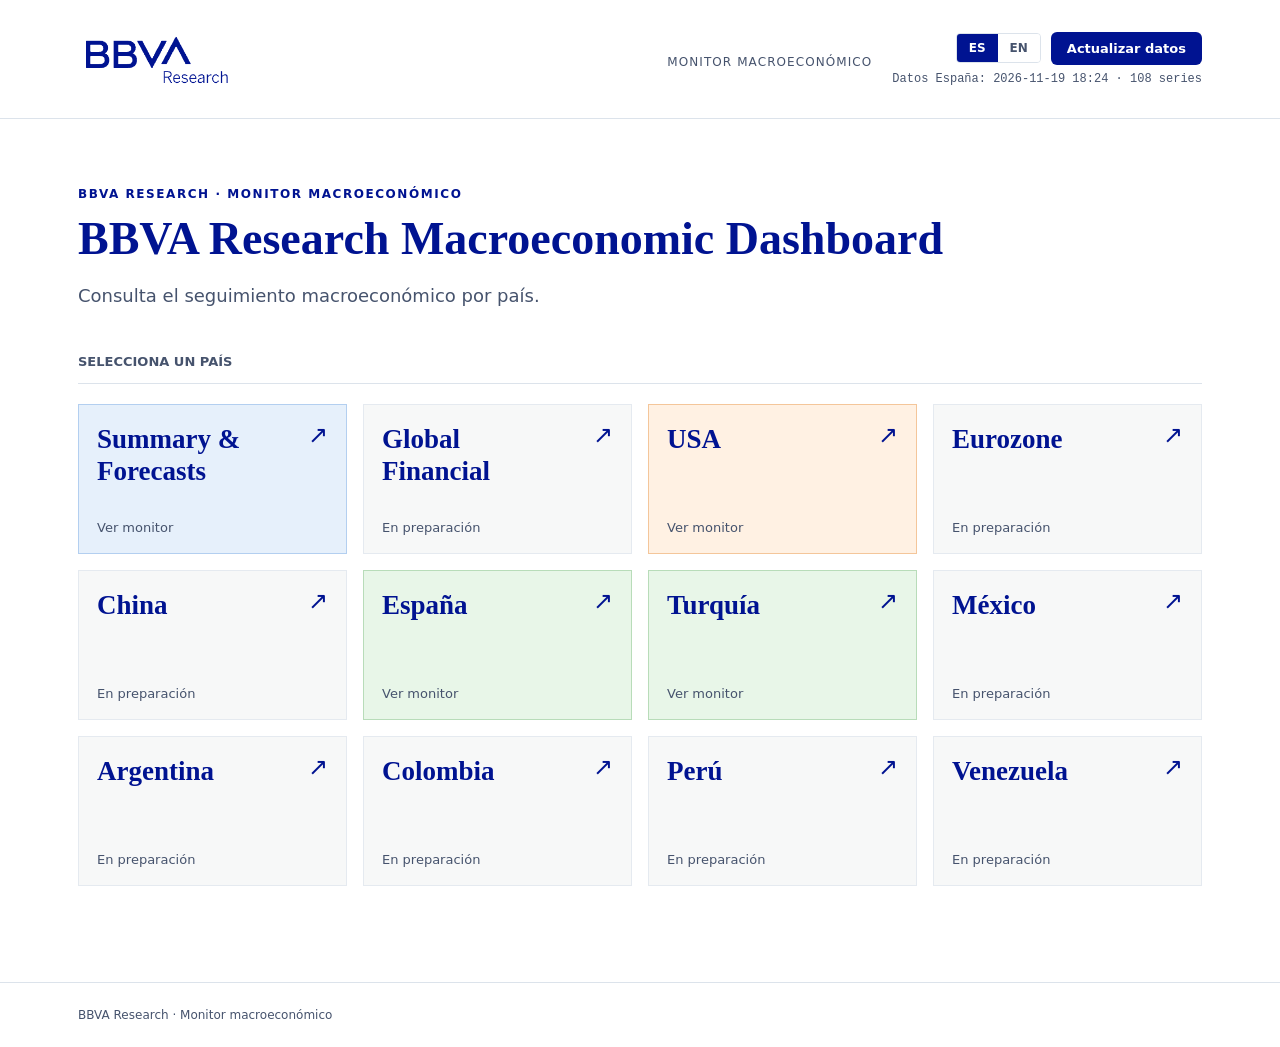
==== commit afd71efd: "Add files via upload" ====
--- a/index.html
+++ b/index.html
@@ -2,13 +2,13 @@
 <html lang="es"><head><meta charset="utf-8"><meta name="viewport" content="width=device-width,initial-scale=1"><title>BBVA Research Macroeconomic Dashboard</title>
 <script>if(location.hash && !location.hash.startsWith('#pais-')) location.replace('espana.html'+location.search+location.hash);</script>
 <style>
-:root{--blue:#001391;--midnight:#060e46;--text:#000519;--muted:#46536d;--line:#dce3eb;--sand:#f7f8f8;--light:#85c8ff}*{box-sizing:border-box}body{margin:0;color:var(--text);font-family:'IBM Plex Sans',system-ui,-apple-system,sans-serif;background:#fff}header{border-bottom:1px solid var(--line)}.wrap{max-width:1180px;margin:auto;padding:0 28px}.top{padding-top:30px;padding-bottom:24px;display:flex;justify-content:space-between;gap:16px;align-items:center}.brand{display:block;line-height:0}.brand img{display:block;width:155px;height:auto;max-width:100%}.section{font-size:12px;letter-spacing:.09em;text-transform:uppercase;color:var(--muted)}main{padding:68px 0 88px}.eyebrow{font-size:12px;letter-spacing:.13em;text-transform:uppercase;color:var(--blue);font-weight:700;margin:0 0 12px}h1{font-family:Georgia,serif;font-size:clamp(22px,3.8vw,46px);line-height:1.12;color:var(--blue);font-weight:600;white-space:nowrap;margin:0;overflow-x:auto}p.lead{font-size:18px;color:var(--muted);margin:20px 0 48px;max-width:670px}.label{font-size:13px;font-weight:600;color:var(--muted);padding-bottom:14px;border-bottom:1px solid var(--line);margin:0 0 20px}.grid{display:flex;flex-direction:column;gap:16px;padding-bottom:8px}.tile-row{display:grid;grid-template-columns:repeat(4,minmax(0,1fr));gap:16px}.tile-row.three{grid-template-columns:repeat(4,minmax(0,1fr))}.card{display:flex;flex-direction:column;justify-content:space-between;text-decoration:none;background:var(--sand);color:var(--midnight);border:1px solid #e5eaf0;min-height:150px;padding:18px;transition:border-color .15s,background .15s}.card.featured{background:#fff1e3;border-color:#f4c69a}.card.featured:hover,.card.featured:focus-visible{background:#ffe4c8;border-color:#d8732a}.card.featured.featured-green{background:#e8f6e8;border-color:#b8dcb9}.card.featured.featured-green:hover,.card.featured.featured-green:focus-visible{background:#d8efda;border-color:#48965b}.card:hover,.card:focus-visible{border-color:var(--blue);background:#eef5ff;outline:2px solid transparent}.card-top{display:flex;justify-content:space-between;align-items:start;gap:20px}.country{font-family:Georgia,serif;font-weight:600;font-size:clamp(21px,2.2vw,27px);overflow-wrap:anywhere;line-height:1.2;color:var(--blue)}.arrow{font-size:24px;line-height:1;color:var(--blue)}.status{font-size:13px;color:var(--muted)}footer{border-top:1px solid var(--line);color:var(--muted);font-size:12px;padding:25px 0}@media(max-width:760px){main{padding-top:44px}.tile-row,.tile-row.three{grid-template-columns:repeat(2,minmax(0,1fr))}.top{align-items:flex-start}.section{text-align:right}}@media(max-width:460px){.card{min-height:120px}.wrap{padding-left:20px;padding-right:20px}}
+:root{--blue:#001391;--midnight:#060e46;--text:#000519;--muted:#46536d;--line:#dce3eb;--sand:#f7f8f8;--light:#85c8ff}*{box-sizing:border-box}body{margin:0;color:var(--text);font-family:'IBM Plex Sans',system-ui,-apple-system,sans-serif;background:#fff}header{border-bottom:1px solid var(--line)}.wrap{max-width:1180px;margin:auto;padding:0 28px}.top{padding-top:30px;padding-bottom:24px;display:flex;justify-content:space-between;gap:16px;align-items:center}.brand{display:block;line-height:0}.brand img{display:block;width:155px;height:auto;max-width:100%}.section{font-size:12px;letter-spacing:.09em;text-transform:uppercase;color:var(--muted)}main{padding:68px 0 88px}.eyebrow{font-size:12px;letter-spacing:.13em;text-transform:uppercase;color:var(--blue);font-weight:700;margin:0 0 12px}h1{font-family:Georgia,serif;font-size:clamp(22px,3.8vw,46px);line-height:1.12;color:var(--blue);font-weight:600;white-space:nowrap;margin:0;overflow-x:auto}p.lead{font-size:18px;color:var(--muted);margin:20px 0 48px;max-width:670px}.label{font-size:13px;font-weight:600;color:var(--muted);padding-bottom:14px;border-bottom:1px solid var(--line);margin:0 0 20px}.grid{display:flex;flex-direction:column;gap:16px;padding-bottom:8px}.tile-row{display:grid;grid-template-columns:repeat(4,minmax(0,1fr));gap:16px}.tile-row.three{grid-template-columns:repeat(4,minmax(0,1fr))}.card{display:flex;flex-direction:column;justify-content:space-between;text-decoration:none;background:var(--sand);color:var(--midnight);border:1px solid #e5eaf0;min-height:150px;padding:18px;transition:border-color .15s,background .15s}.card.featured{background:#fff1e3;border-color:#f4c69a}.card.featured:hover,.card.featured:focus-visible{background:#ffe4c8;border-color:#d8732a}.card.featured.featured-blue{background:#e6f0fb;border-color:#b3cff0}.card.featured.featured-blue:hover,.card.featured.featured-blue:focus-visible{background:#d5e6f9;border-color:#001391}.card.featured.featured-green{background:#e8f6e8;border-color:#b8dcb9}.card.featured.featured-green:hover,.card.featured.featured-green:focus-visible{background:#d8efda;border-color:#48965b}.card:hover,.card:focus-visible{border-color:var(--blue);background:#eef5ff;outline:2px solid transparent}.card-top{display:flex;justify-content:space-between;align-items:start;gap:20px}.country{font-family:Georgia,serif;font-weight:600;font-size:clamp(21px,2.2vw,27px);overflow-wrap:anywhere;line-height:1.2;color:var(--blue)}.arrow{font-size:24px;line-height:1;color:var(--blue)}.status{font-size:13px;color:var(--muted)}footer{border-top:1px solid var(--line);color:var(--muted);font-size:12px;padding:25px 0}@media(max-width:760px){main{padding-top:44px}.tile-row,.tile-row.three{grid-template-columns:repeat(2,minmax(0,1fr))}.top{align-items:flex-start}.section{text-align:right}}@media(max-width:460px){.card{min-height:120px}.wrap{padding-left:20px;padding-right:20px}}
  .language{display:flex;align-items:center;gap:0;border:1px solid var(--line);border-radius:4px;overflow:hidden}.language button{font:600 12px system-ui;padding:7px 12px;border:0;background:#fff;color:var(--muted);cursor:pointer}.language button[aria-pressed="true"]{background:var(--blue);color:white}.head-right{display:flex;align-items:center;gap:20px}.refresh-area{text-align:right}.refresh-controls{display:flex;justify-content:flex-end;align-items:center;gap:10px}.refresh-button{background:#001391;color:white;border:0;border-radius:6px;padding:9px 16px;font:600 13px system-ui;cursor:pointer}.refresh-button:disabled{opacity:.65;cursor:wait}.refresh-stamp,.refresh-message{font:12px system-ui;color:#46536d;margin-top:7px}.refresh-stamp{font-family:ui-monospace,monospace}@media(max-width:600px){.head-right{flex-direction:column;align-items:flex-end;gap:8px}.section{font-size:10px}.refresh-controls{gap:5px}.refresh-button{padding:8px;font-size:12px}.refresh-stamp,.refresh-message{font-size:10px}}</style></head><body>
 <header><div class="wrap top"><a class="brand" href="index.html" aria-label="BBVA Research"><img src="[data-uri]" alt="BBVA Research"></a><div class="head-right"><div class="section">Monitor macroeconómico</div><div class="refresh-area"><div class="refresh-controls"><div class="language" role="group" aria-label="Idioma / Language"><button type="button" data-lang="es" aria-pressed="true">ES</button><button type="button" data-lang="en" aria-pressed="false">EN</button></div><button type="button" class="refresh-button" id="home-refresh">Actualizar datos</button></div><div class="refresh-stamp" id="home-stamp"></div><div class="refresh-message" id="home-message" role="status" aria-live="polite"></div></div></div></div></header>
 <main><div class="wrap"><p class="eyebrow">BBVA Research · Monitor macroeconómico</p><h1>BBVA Research Macroeconomic Dashboard</h1><p class="lead">Consulta el seguimiento macroeconómico por país.</p><p class="label">SELECCIONA UN PAÍS</p>
 <nav class="grid" aria-label="Seleccionar país">
 <div class="tile-row">
-<a class="card" href="pais.html?pais=summary"><div class="card-top"><span class="country">Summary &amp; Forecasts</span><span class="arrow" aria-hidden="true">↗</span></div><span class="status">En preparación</span></a>
+<a class="card featured featured-blue" href="summary.html"><div class="card-top"><span class="country">Summary &amp; Forecasts</span><span class="arrow" aria-hidden="true">↗</span></div><span class="status">En preparación</span></a>
 <a class="card" href="pais.html?pais=global"><div class="card-top"><span class="country">Global Financial</span><span class="arrow" aria-hidden="true">↗</span></div><span class="status">En preparación</span></a>
 <a class="card featured" href="usa.html"><div class="card-top"><span class="country">USA</span><span class="arrow" aria-hidden="true">↗</span></div><span class="status">Ver monitor</span></a>
 <a class="card" href="pais.html?pais=eurozona"><div class="card-top"><span class="country">Eurozone</span><span class="arrow" aria-hidden="true">↗</span></div><span class="status">En preparación</span></a>
